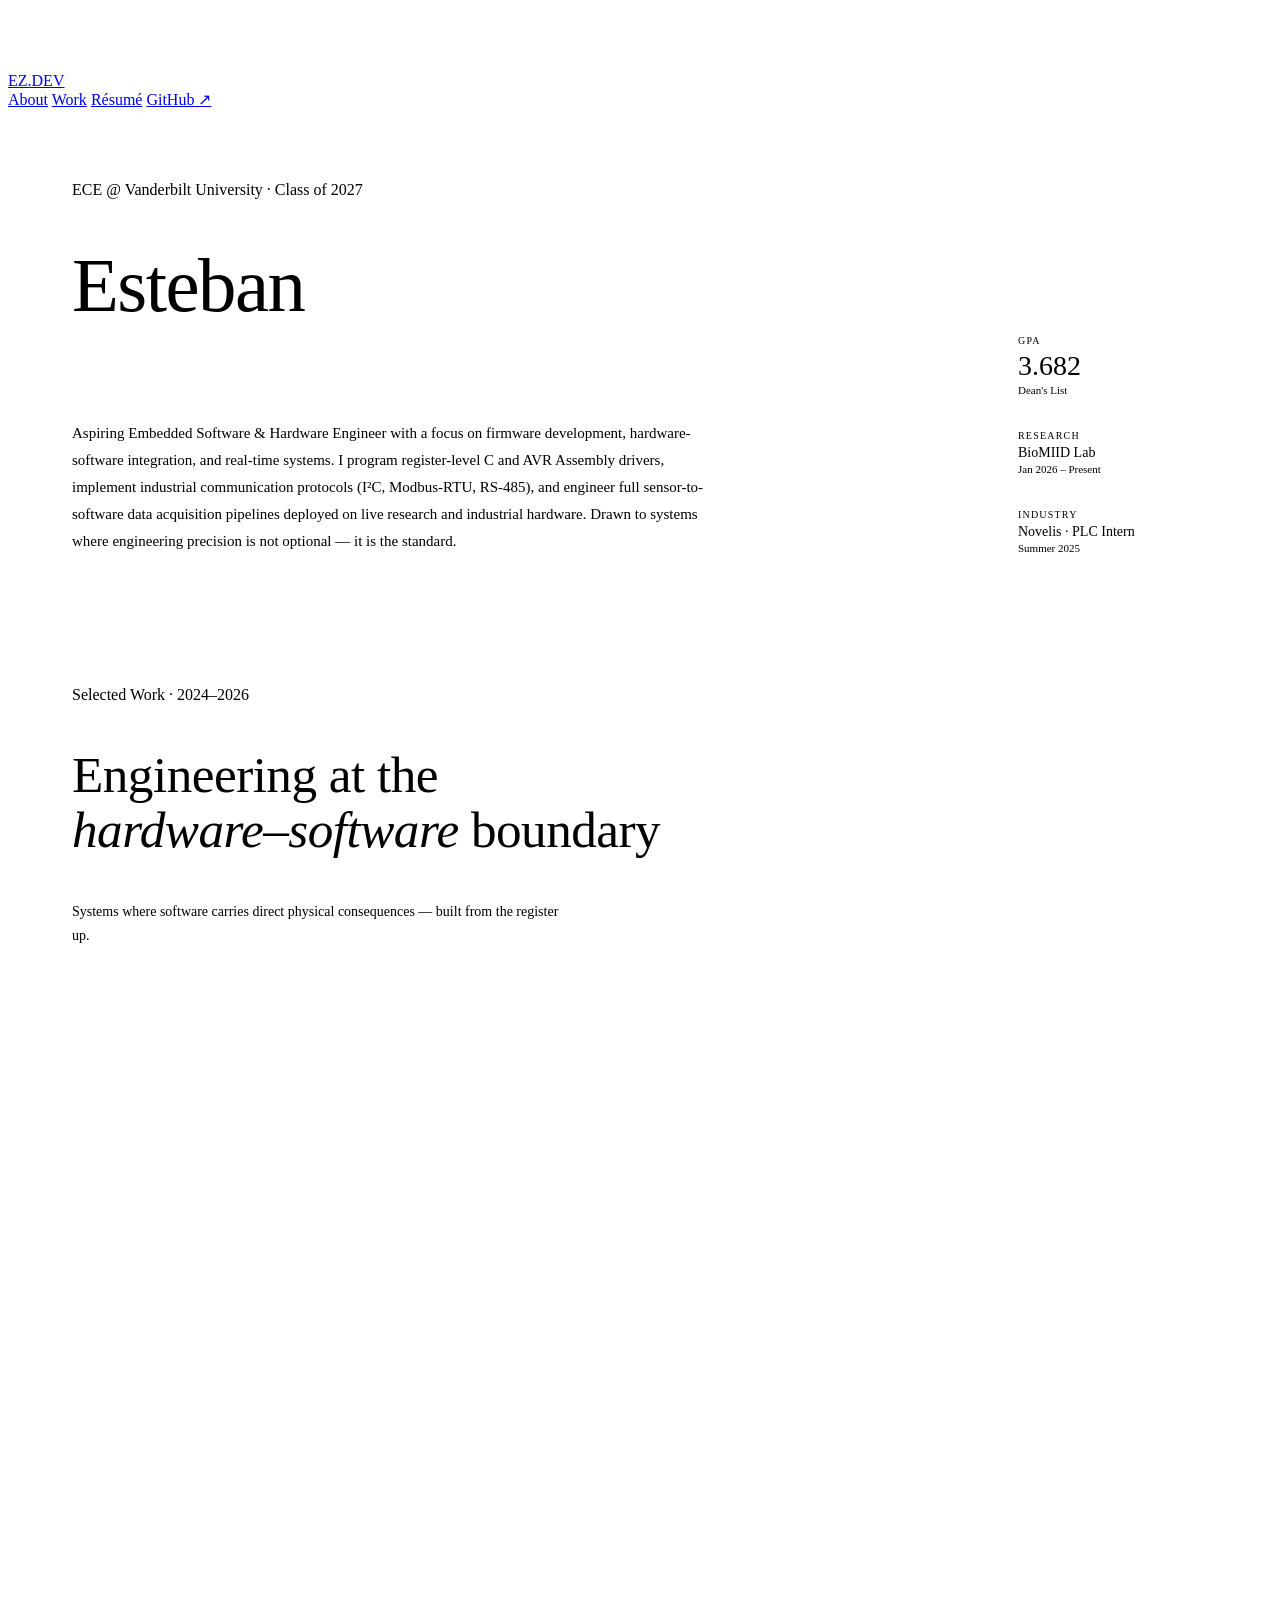
==== index.html @ 5bd6fe2e "Rename index to index.html" ====
<!DOCTYPE html>
<html lang="en">
<head>
<meta charset="UTF-8">
<meta name="viewport" content="width=device-width, initial-scale=1.0">
<title>Esteban Zamora — Work</title>
<link rel="stylesheet" href="style.css">
<style>
  body { padding-top: 64px; }

  .identity {
    display: grid; grid-template-columns: 1fr auto;
    align-items: end; gap: 40px;
    padding: 72px 64px 52px;
    max-width: 1400px; margin: 0 auto;
    border-bottom: 1px solid var(--border);
    animation: fadeUp 0.7s ease forwards;
    position: relative; z-index: 1;
  }
  .identity-name {
    font-family: var(--font-display);
    font-size: clamp(44px,6vw,88px); font-weight: 300;
    line-height: 0.95; letter-spacing: -0.02em; margin-bottom: 24px;
  }
  .identity-name span { display: block; }
  .identity-name span:last-child {
    -webkit-text-stroke: 1px rgba(255,255,255,0.25); color: transparent;
  }
  .identity-bio { font-size:15px;font-weight:300;color:var(--text-muted);max-width:660px;line-height:1.8; }
  .identity-cards { display:flex;flex-direction:column;gap:2px;min-width:210px; }
  .id-card { padding:16px 20px;background:var(--surface);border:1px solid var(--border); }
  .id-card-label { font-family:var(--font-mono);font-size:10px;letter-spacing:0.12em;color:var(--text-muted);text-transform:uppercase;margin-bottom:4px; }
  .id-card-val { font-family:var(--font-display);font-size:28px;font-weight:300;color:var(--text); }
  .id-card-sub { font-size:11px;font-weight:300;color:var(--text-muted);margin-top:2px; }

  .projects-wrap { padding:64px 64px 120px;max-width:1400px;margin:0 auto;position:relative;z-index:1; }
  .projects-header { margin-bottom:56px; }
  .projects-title { font-family:var(--font-display);font-size:clamp(36px,4vw,60px);font-weight:300;line-height:1.08;letter-spacing:-0.01em; }
  .projects-title em { font-style:italic;color:var(--accent); }
  .projects-sub { margin-top:16px;font-size:14px;font-weight:300;color:var(--text-muted);max-width:500px;line-height:1.7; }

  .projects-grid { display:grid;grid-template-columns:repeat(12,1fr);gap:2px; }
  .project-card {
    position:relative;background:var(--surface);border:1px solid var(--border);
    overflow:hidden;cursor:pointer;transition:border-color 0.3s,transform 0.3s;
    animation:fadeUp 0.6s ease forwards;opacity:0;
  }
  .project-card:hover { border-color:var(--border-hover);transform:translateY(-2px);z-index:2; }
  .project-card:nth-child(1){grid-column:span 7;animation-delay:0.05s;}
  .project-card:nth-child(2){grid-column:span 5;animation-delay:0.1s;}
  .project-card:nth-child(3){grid-column:span 4;animation-delay:0.15s;}
  .project-card:nth-child(4){grid-column:span 4;animation-delay:0.2s;}
  .project-card:nth-child(5){grid-column:span 4;animation-delay:0.25s;}
  .project-card:nth-child(6){grid-column:span 6;animation-delay:0.3s;}
  .project-card:nth-child(7){grid-column:span 6;animation-delay:0.35s;}

  .card-visual { height:200px;position:relative;overflow:hidden;display:flex;align-items:center;justify-content:center; }
  .project-card:nth-child(1) .card-visual,.project-card:nth-child(2) .card-visual { height:260px; }
  .card-visual-bg { position:absolute;inset:0;transition:transform 0.5s ease; }
  .project-card:hover .card-visual-bg { transform:scale(1.04); }
  .card-v1{background:linear-gradient(135deg,#0a1628,#0d2040 40%,#0a2a1a);}
  .card-v2{background:linear-gradient(135deg,#1a0a0a,#2d1010 40%,#1a1228);}
  .card-v3{background:linear-gradient(135deg,#0a0e1a,#0e1530 50%,#08101a);}
  .card-v4{background:linear-gradient(135deg,#0f0a1a,#1a0f2e 50%,#0a0f1a);}
  .card-v5{background:linear-gradient(135deg,#0a1a14,#0d2818 50%,#0a140e);}
  .card-v6{background:linear-gradient(135deg,#1a120a,#2e1c0a 50%,#1a0f0a);}
  .card-v7{background:linear-gradient(135deg,#0e0a1a,#1a1030 50%,#0a0e1a);}
  .card-circuit { position:absolute;inset:0;z-index:1;opacity:0.07;background-image:linear-gradient(rgba(255,255,255,.5)1px,transparent 1px),linear-gradient(90deg,rgba(255,255,255,.5)1px,transparent 1px);background-size:32px 32px;transition:opacity 0.3s; }
  .project-card:hover .card-circuit { opacity:0.12; }
  .card-icon { position:relative;z-index:2;font-size:52px;opacity:0.55;filter:drop-shadow(0 0 24px currentColor);transition:opacity 0.3s,filter 0.3s; }
  .project-card:hover .card-icon { opacity:0.85;filter:drop-shadow(0 0 32px currentColor); }
  .card-status { position:absolute;top:16px;right:16px;z-index:3;font-family:var(--font-mono);font-size:10px;letter-spacing:0.1em;padding:4px 10px;border-radius:2px;text-transform:uppercase; }
  .status-active { background:rgba(125,211,176,0.12);color:var(--accent2);border:1px solid rgba(125,211,176,0.25); }
  .status-complete { background:rgba(107,114,128,0.12);color:var(--text-muted);border:1px solid rgba(107,114,128,0.2); }
  .card-body { padding:24px 28px 28px; }
  .card-tags { display:flex;flex-wrap:wrap;gap:6px;margin-bottom:14px; }
  .card-title { font-family:var(--font-display);font-size:22px;font-weight:400;line-height:1.2;margin-bottom:10px;transition:color 0.2s; }
  .project-card:hover .card-title { color:var(--accent); }
  .card-desc { font-size:13px;font-weight:300;color:var(--text-muted);line-height:1.65; }
  .card-arrow { display:inline-flex;align-items:center;gap:8px;margin-top:20px;font-family:var(--font-mono);font-size:11px;letter-spacing:0.1em;color:var(--accent);opacity:0;transform:translateX(-8px);transition:opacity 0.2s,transform 0.2s; }
  .project-card:hover .card-arrow { opacity:1;transform:translateX(0); }

  @media(max-width:900px){
    .identity{grid-template-columns:1fr;padding:48px 24px 40px;}
    .identity-cards{flex-direction:row;flex-wrap:wrap;}
    .projects-wrap{padding:48px 24px 80px;}
    .projects-grid{grid-template-columns:1fr 1fr;}
    .project-card:nth-child(n){grid-column:span 1;}
    .project-card:nth-child(1){grid-column:span 2;}
  }
</style>
</head>
<body>
<div class="bg-art"><div class="orb orb-1"></div><div class="orb orb-2"></div><div class="orb orb-3"></div></div>
<div class="progress-bar" id="progressBar"></div>

<nav>
  <a class="nav-logo" href="index.html">EZ.DEV</a>
  <div class="nav-links">
    <a href="about.html">About</a>
    <a href="index.html" class="active">Work</a>
    <a href="resume.pdf" target="_blank">Résumé</a>
    <a href="https://github.com/esteban-zamora" target="_blank" class="nav-cta">GitHub ↗</a>
  </div>
</nav>

<div class="identity">
  <div>
    <div class="eyebrow" style="margin-bottom:16px;">ECE @ Vanderbilt University · Class of 2027</div>
    <h1 class="identity-name"><span>Esteban</span><span>Zamora</span></h1>
    <p class="identity-bio">Aspiring <strong style="color:var(--text);font-weight:400;">Embedded Software &amp; Hardware Engineer</strong> with a focus on firmware development, hardware-software integration, and real-time systems. I program register-level C and AVR Assembly drivers, implement industrial communication protocols (I²C, Modbus-RTU, RS-485), and engineer full sensor-to-software data acquisition pipelines deployed on live research and industrial hardware. Drawn to systems where engineering precision is not optional — it is the standard.</p>
  </div>
  <div class="identity-cards">
    <div class="id-card" style="border-left:3px solid var(--accent);">
      <div class="id-card-label">GPA</div>
      <div class="id-card-val">3.682</div>
      <div class="id-card-sub">Dean's List</div>
    </div>
    <div class="id-card" style="border-left:3px solid var(--accent2);">
      <div class="id-card-label">Research</div>
      <div class="id-card-val" style="font-size:14px;font-family:var(--font-body);margin-top:4px;">BioMIID Lab</div>
      <div class="id-card-sub">Jan 2026 – Present</div>
    </div>
    <div class="id-card" style="border-left:3px solid var(--accent3);">
      <div class="id-card-label">Industry</div>
      <div class="id-card-val" style="font-size:14px;font-family:var(--font-body);margin-top:4px;">Novelis · PLC Intern</div>
      <div class="id-card-sub">Summer 2025</div>
    </div>
  </div>
</div>

<div class="projects-wrap">
  <div class="projects-header">
    <div class="eyebrow">Selected Work · 2024–2026</div>
    <h2 class="projects-title">Engineering at the<br><em>hardware–software</em> boundary</h2>
    <p class="projects-sub">Systems where software carries direct physical consequences — built from the register up.</p>
  </div>
  <div class="projects-grid">
    <div class="project-card" onclick="location.href='project-soil.html'">
      <div class="card-visual"><div class="card-visual-bg card-v1"></div><div class="card-circuit"></div><div class="card-icon" style="color:#4f9cf9;">🌱</div><span class="card-status status-active">Active</span></div>
      <div class="card-body"><div class="card-tags"><span class="tag">C</span><span class="tag">Modbus-RTU</span><span class="tag">RS-485</span><span class="tag">Arduino</span></div><div class="card-title">Advanced Soil Sensor System</div><div class="card-desc">Multi-node RS-485 bus polling an NPK sensor via Modbus-RTU, streaming calibrated live readings to an LCD. 88.9% validated accuracy against certified references.</div><div class="card-arrow">View Project →</div></div>
    </div>
    <div class="project-card" onclick="location.href='project-maze.html'">
      <div class="card-visual"><div class="card-visual-bg card-v2"></div><div class="card-circuit"></div><div class="card-icon" style="color:#ef4444;">🤖</div><span class="card-status status-complete">Complete</span></div>
      <div class="card-body"><div class="card-tags"><span class="tag">C</span><span class="tag">ATmega32U4</span><span class="tag">PID</span><span class="tag">FSM</span></div><div class="card-title">Autonomous Maze-Solving Robot</div><div class="card-desc">Full embedded stack: PID line-follower, FSM intersection classifier, reflectance sensor driver. Two-run path reduction with real-time OLED debugging.</div><div class="card-arrow">View Project →</div></div>
    </div>
    <div class="project-card" onclick="location.href='project-avr.html'">
      <div class="card-visual"><div class="card-visual-bg card-v3"></div><div class="card-circuit"></div><div class="card-icon" style="color:#818cf8;">⚙️</div><span class="card-status status-complete">Complete</span></div>
      <div class="card-body"><div class="card-tags"><span class="tag">AVR Assembly</span><span class="tag">ATmega328P</span></div><div class="card-title">Multi-Precision Arithmetic Engine</div><div class="card-desc">32-bit add/subtract and 32×32→64-bit multiply in hand-written AVR assembly with a stack-based calling convention.</div><div class="card-arrow">View Project →</div></div>
    </div>
    <div class="project-card" onclick="location.href='project-signal.html'">
      <div class="card-visual"><div class="card-visual-bg card-v4"></div><div class="card-circuit"></div><div class="card-icon" style="color:#a78bfa;">〰️</div><span class="card-status status-complete">Complete</span></div>
      <div class="card-body"><div class="card-tags"><span class="tag">AVR Assembly</span><span class="tag">AD7302 DAC</span></div><div class="card-title">Programmable Signal Generator</div><div class="card-desc">AVR Assembly firmware driving an AD7302 DAC to produce sine, triangle, square, and sawtooth waveforms with user-programmable frequency.</div><div class="card-arrow">View Project →</div></div>
    </div>
    <div class="project-card" onclick="location.href='project-speaker.html'">
      <div class="card-visual"><div class="card-visual-bg card-v5"></div><div class="card-circuit"></div><div class="card-icon" style="color:#7dd3b0;">🎙️</div><span class="card-status status-complete">Complete</span></div>
      <div class="card-body"><div class="card-tags"><span class="tag">MATLAB</span><span class="tag">DSP</span><span class="tag">ML</span></div><div class="card-title">Speaker Recognition System</div><div class="card-desc">100% identification accuracy across 61 test recordings using magnitude spectrogram features, Hamming windowing, and minimum-distance scoring.</div><div class="card-arrow">View Project →</div></div>
    </div>
    <div class="project-card" onclick="location.href='project-microscope.html'">
      <div class="card-visual"><div class="card-visual-bg card-v6"></div><div class="card-circuit"></div><div class="card-icon" style="color:#f4a261;">🔬</div><span class="card-status status-complete">Complete</span></div>
      <div class="card-body"><div class="card-tags"><span class="tag">Python</span><span class="tag">Raspberry Pi</span><span class="tag">Computer Vision</span></div><div class="card-title">Calibrated Measurement Microscope</div><div class="card-desc">Python-controlled Raspberry Pi digital microscope with pixel-to-micron spatial calibration and real-time scale bar overlay for PCB inspection.</div><div class="card-arrow">View Project →</div></div>
    </div>
    <div class="project-card" onclick="location.href='project-gravity.html'">
      <div class="card-visual"><div class="card-visual-bg card-v7"></div><div class="card-circuit"></div><div class="card-icon" style="color:#c9a84c;">🪐</div><span class="card-status status-complete">Complete</span></div>
      <div class="card-body"><div class="card-tags"><span class="tag">C++</span><span class="tag">OOP</span><span class="tag">CI/CD</span></div><div class="card-title">14-Body Gravitational Simulation</div><div class="card-desc">Solar system simulation in C++ using Singleton, Visitor, Factory, and Prototype patterns. Earth's orbit reproduced with &lt;1,000 km accuracy over 31.5M time steps.</div><div class="card-arrow">View Project →</div></div>
    </div>
  </div>
</div>

<script>
window.addEventListener('scroll',()=>{
  const p=document.getElementById('progressBar');
  p.style.width=Math.min((window.scrollY/(document.body.scrollHeight-window.innerHeight))*100,100)+'%';
});
</script>
</body>
</html>
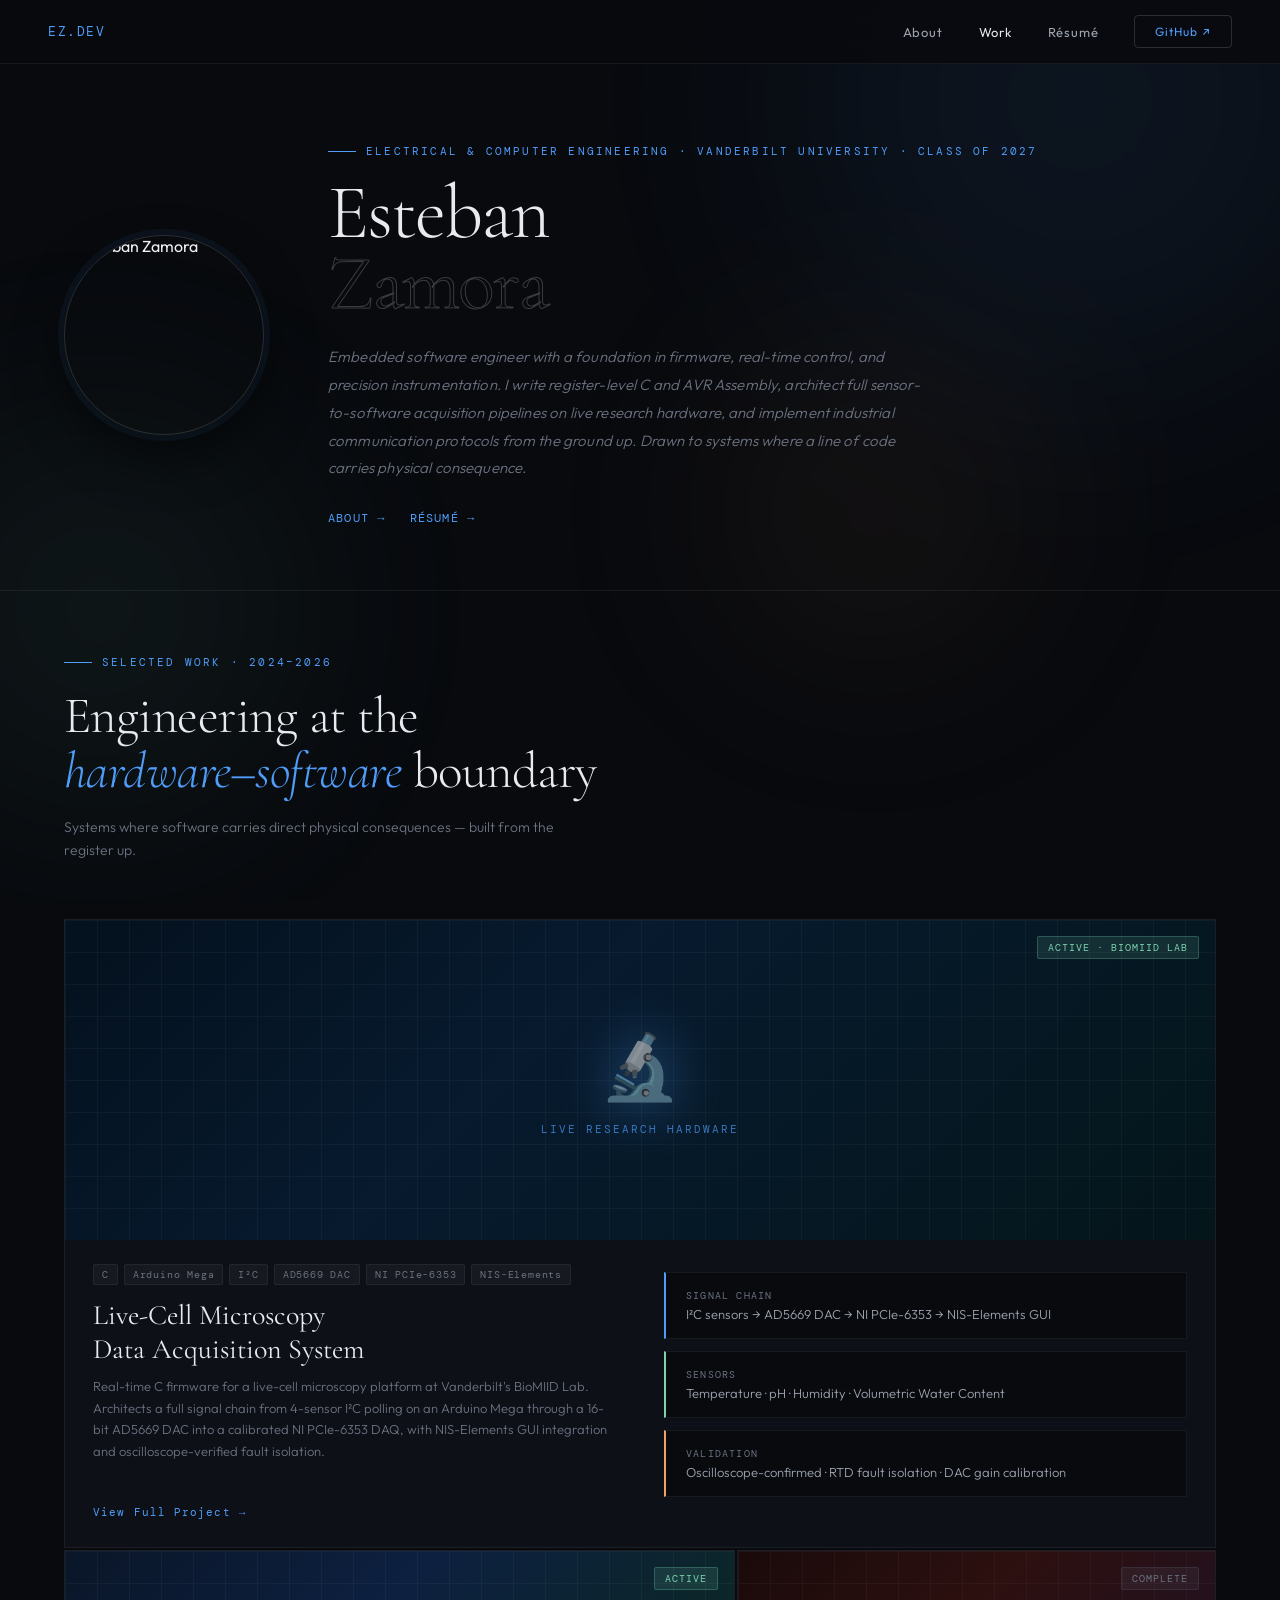
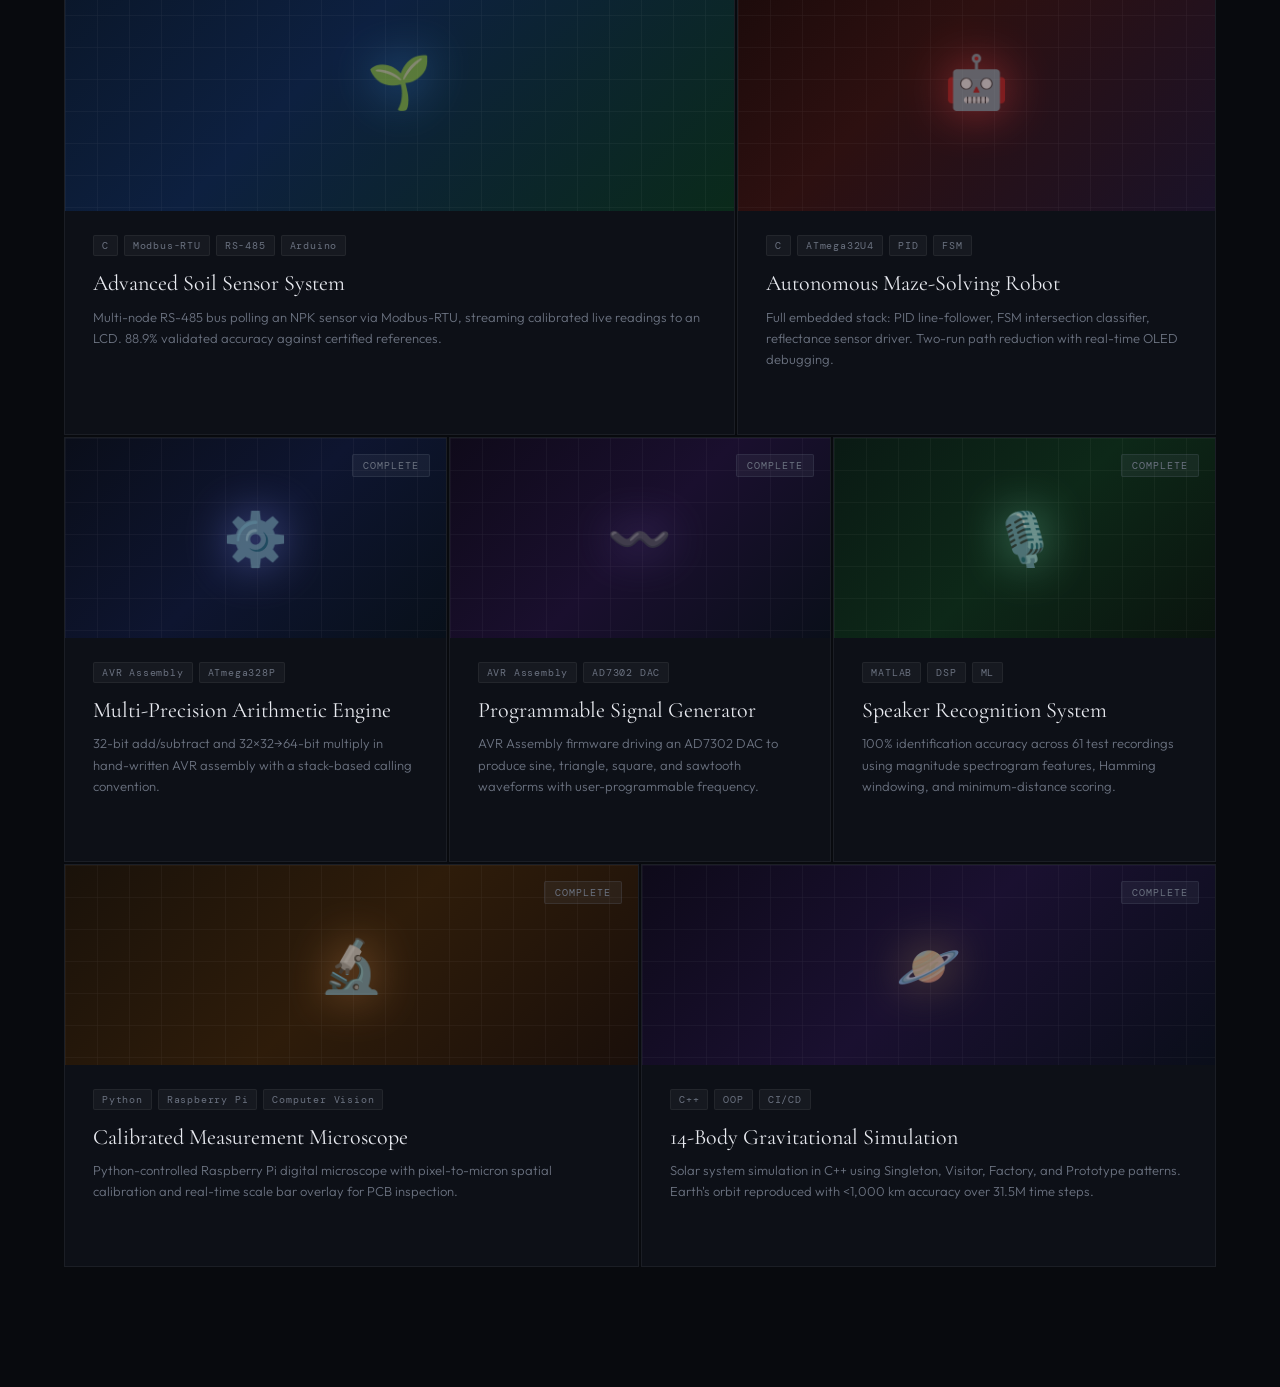
==== commit 5e7acc87: "Refactor identity section and update styles" ====
--- a/index.html
+++ b/index.html
@@ -9,29 +9,46 @@
   body { padding-top: 64px; }
 
   .identity {
-    display: grid; grid-template-columns: 1fr auto;
-    align-items: end; gap: 40px;
-    padding: 72px 64px 52px;
+    display: grid; grid-template-columns: auto 1fr;
+    align-items: center; gap: 64px;
+    padding: 80px 64px 64px;
     max-width: 1400px; margin: 0 auto;
     border-bottom: 1px solid var(--border);
     animation: fadeUp 0.7s ease forwards;
     position: relative; z-index: 1;
   }
+  .identity-photo { flex-shrink: 0; }
+  .photo-frame {
+    width: 200px; height: 200px; border-radius: 50%; overflow: hidden;
+    border: 1px solid var(--border-hover);
+    box-shadow: 0 0 0 6px rgba(79,156,249,0.06), 0 24px 48px rgba(0,0,0,0.5);
+  }
+  .photo-frame img {
+    width: 100%; height: 100%; object-fit: cover; object-position: center 10%;
+    filter: grayscale(10%) contrast(1.05); transition: filter 0.4s;
+  }
+  .photo-frame:hover img { filter: grayscale(0%) contrast(1); }
   .identity-name {
     font-family: var(--font-display);
-    font-size: clamp(44px,6vw,88px); font-weight: 300;
-    line-height: 0.95; letter-spacing: -0.02em; margin-bottom: 24px;
+    font-size: clamp(52px,6vw,96px); font-weight: 300;
+    line-height: 0.92; letter-spacing: -0.025em; margin-bottom: 24px;
   }
   .identity-name span { display: block; }
   .identity-name span:last-child {
-    -webkit-text-stroke: 1px rgba(255,255,255,0.25); color: transparent;
-  }
-  .identity-bio { font-size:15px;font-weight:300;color:var(--text-muted);max-width:660px;line-height:1.8; }
-  .identity-cards { display:flex;flex-direction:column;gap:2px;min-width:210px; }
-  .id-card { padding:16px 20px;background:var(--surface);border:1px solid var(--border); }
-  .id-card-label { font-family:var(--font-mono);font-size:10px;letter-spacing:0.12em;color:var(--text-muted);text-transform:uppercase;margin-bottom:4px; }
-  .id-card-val { font-family:var(--font-display);font-size:28px;font-weight:300;color:var(--text); }
-  .id-card-sub { font-size:11px;font-weight:300;color:var(--text-muted);margin-top:2px; }
+    -webkit-text-stroke: 1px rgba(255,255,255,0.2); color: transparent;
+  }
+  .identity-bio {
+    font-size: 15px; font-weight: 300; color: var(--text-muted);
+    max-width: 600px; line-height: 1.85; margin-bottom: 28px;
+    font-style: italic; letter-spacing: 0.01em;
+  }
+  .identity-links { display: flex; gap: 24px; }
+  .id-link {
+    font-family: var(--font-mono); font-size: 12px; letter-spacing: 0.1em;
+    color: var(--accent); text-decoration: none; text-transform: uppercase;
+    transition: opacity 0.2s;
+  }
+  .id-link:hover { opacity: 0.7; }
 
   .projects-wrap { padding:64px 64px 120px;max-width:1400px;margin:0 auto;position:relative;z-index:1; }
   .projects-header { margin-bottom:56px; }
@@ -46,16 +63,18 @@
     animation:fadeUp 0.6s ease forwards;opacity:0;
   }
   .project-card:hover { border-color:var(--border-hover);transform:translateY(-2px);z-index:2; }
-  .project-card:nth-child(1){grid-column:span 7;animation-delay:0.05s;}
-  .project-card:nth-child(2){grid-column:span 5;animation-delay:0.1s;}
-  .project-card:nth-child(3){grid-column:span 4;animation-delay:0.15s;}
-  .project-card:nth-child(4){grid-column:span 4;animation-delay:0.2s;}
-  .project-card:nth-child(5){grid-column:span 4;animation-delay:0.25s;}
-  .project-card:nth-child(6){grid-column:span 6;animation-delay:0.3s;}
-  .project-card:nth-child(7){grid-column:span 6;animation-delay:0.35s;}
+  .project-card:nth-child(1){grid-column:span 12;animation-delay:0.02s;}
+  .project-card:nth-child(2){grid-column:span 7;animation-delay:0.05s;}
+  .project-card:nth-child(3){grid-column:span 5;animation-delay:0.1s;}
+  .project-card:nth-child(4){grid-column:span 4;animation-delay:0.15s;}
+  .project-card:nth-child(5){grid-column:span 4;animation-delay:0.2s;}
+  .project-card:nth-child(6){grid-column:span 4;animation-delay:0.25s;}
+  .project-card:nth-child(7){grid-column:span 6;animation-delay:0.3s;}
+  .project-card:nth-child(8){grid-column:span 6;animation-delay:0.35s;}
 
   .card-visual { height:200px;position:relative;overflow:hidden;display:flex;align-items:center;justify-content:center; }
-  .project-card:nth-child(1) .card-visual,.project-card:nth-child(2) .card-visual { height:260px; }
+  .project-card:nth-child(1) .card-visual { height:320px; }
+  .project-card:nth-child(2) .card-visual,.project-card:nth-child(3) .card-visual { height:260px; }
   .card-visual-bg { position:absolute;inset:0;transition:transform 0.5s ease; }
   .project-card:hover .card-visual-bg { transform:scale(1.04); }
   .card-v1{background:linear-gradient(135deg,#0a1628,#0d2040 40%,#0a2a1a);}
@@ -105,26 +124,20 @@
 </nav>
 
 <div class="identity">
-  <div>
-    <div class="eyebrow" style="margin-bottom:16px;">ECE @ Vanderbilt University · Class of 2027</div>
+  <div class="identity-photo">
+    <div class="photo-frame">
+      <img src="esteban.jpg" alt="Esteban Zamora" />
+    </div>
+  </div>
+  <div class="identity-text">
+    <div class="eyebrow" style="margin-bottom:20px;">Electrical & Computer Engineering · Vanderbilt University · Class of 2027</div>
     <h1 class="identity-name"><span>Esteban</span><span>Zamora</span></h1>
-    <p class="identity-bio">Aspiring <strong style="color:var(--text);font-weight:400;">Embedded Software &amp; Hardware Engineer</strong> with a focus on firmware development, hardware-software integration, and real-time systems. I program register-level C and AVR Assembly drivers, implement industrial communication protocols (I²C, Modbus-RTU, RS-485), and engineer full sensor-to-software data acquisition pipelines deployed on live research and industrial hardware. Drawn to systems where engineering precision is not optional — it is the standard.</p>
-  </div>
-  <div class="identity-cards">
-    <div class="id-card" style="border-left:3px solid var(--accent);">
-      <div class="id-card-label">GPA</div>
-      <div class="id-card-val">3.682</div>
-      <div class="id-card-sub">Dean's List</div>
-    </div>
-    <div class="id-card" style="border-left:3px solid var(--accent2);">
-      <div class="id-card-label">Research</div>
-      <div class="id-card-val" style="font-size:14px;font-family:var(--font-body);margin-top:4px;">BioMIID Lab</div>
-      <div class="id-card-sub">Jan 2026 – Present</div>
-    </div>
-    <div class="id-card" style="border-left:3px solid var(--accent3);">
-      <div class="id-card-label">Industry</div>
-      <div class="id-card-val" style="font-size:14px;font-family:var(--font-body);margin-top:4px;">Novelis · PLC Intern</div>
-      <div class="id-card-sub">Summer 2025</div>
+    <p class="identity-bio">
+      Embedded software engineer with a foundation in firmware, real-time control, and precision instrumentation. I write register-level C and AVR Assembly, architect full sensor-to-software acquisition pipelines on live research hardware, and implement industrial communication protocols from the ground up. Drawn to systems where a line of code carries physical consequence.
+    </p>
+    <div class="identity-links">
+      <a href="about.html" class="id-link">About →</a>
+      <a href="resume.pdf" target="_blank" class="id-link">Résumé →</a>
     </div>
   </div>
 </div>
@@ -136,6 +149,40 @@
     <p class="projects-sub">Systems where software carries direct physical consequences — built from the register up.</p>
   </div>
   <div class="projects-grid">
+    <div class="project-card biomiid-card" onclick="location.href='project-biomiid.html'">
+      <div class="card-visual">
+        <div class="card-visual-bg" style="background:linear-gradient(135deg,#04111e 0%,#071a2e 40%,#04161a 100%);"></div>
+        <div class="card-circuit"></div>
+        <div style="position:relative;z-index:2;display:flex;flex-direction:column;align-items:center;gap:16px;">
+          <div style="font-size:64px;opacity:0.55;filter:drop-shadow(0 0 28px #4f9cf9);">🔬</div>
+          <div style="font-family:var(--font-mono);font-size:11px;letter-spacing:0.18em;color:rgba(79,156,249,0.7);text-transform:uppercase;">Live Research Hardware</div>
+        </div>
+        <span class="card-status status-active">Active · BioMIID Lab</span>
+      </div>
+      <div class="card-body" style="display:grid;grid-template-columns:1fr 1fr;gap:0 48px;">
+        <div>
+          <div class="card-tags"><span class="tag">C</span><span class="tag">Arduino Mega</span><span class="tag">I²C</span><span class="tag">AD5669 DAC</span><span class="tag">NI PCIe-6353</span><span class="tag">NIS-Elements</span></div>
+          <div class="card-title" style="font-size:28px;">Live-Cell Microscopy<br>Data Acquisition System</div>
+          <div class="card-desc">Real-time C firmware for a live-cell microscopy platform at Vanderbilt's BioMIID Lab. Architects a full signal chain from 4-sensor I²C polling on an Arduino Mega through a 16-bit AD5669 DAC into a calibrated NI PCIe-6353 DAQ, with NIS-Elements GUI integration and oscilloscope-verified fault isolation.</div>
+        </div>
+        <div style="display:flex;flex-direction:column;justify-content:center;gap:12px;padding-top:8px;">
+          <div style="padding:16px 20px;background:var(--bg);border:1px solid var(--border);border-left:2px solid var(--accent);">
+            <div style="font-family:var(--font-mono);font-size:10px;letter-spacing:0.12em;color:var(--text-muted);text-transform:uppercase;margin-bottom:4px;">Signal Chain</div>
+            <div style="font-size:13px;font-weight:300;color:var(--text-dim);">I²C sensors → AD5669 DAC → NI PCIe-6353 → NIS-Elements GUI</div>
+          </div>
+          <div style="padding:16px 20px;background:var(--bg);border:1px solid var(--border);border-left:2px solid var(--accent2);">
+            <div style="font-family:var(--font-mono);font-size:10px;letter-spacing:0.12em;color:var(--text-muted);text-transform:uppercase;margin-bottom:4px;">Sensors</div>
+            <div style="font-size:13px;font-weight:300;color:var(--text-dim);">Temperature · pH · Humidity · Volumetric Water Content</div>
+          </div>
+          <div style="padding:16px 20px;background:var(--bg);border:1px solid var(--border);border-left:2px solid var(--accent3);">
+            <div style="font-family:var(--font-mono);font-size:10px;letter-spacing:0.12em;color:var(--text-muted);text-transform:uppercase;margin-bottom:4px;">Validation</div>
+            <div style="font-size:13px;font-weight:300;color:var(--text-dim);">Oscilloscope-confirmed · RTD fault isolation · DAC gain calibration</div>
+          </div>
+        </div>
+        <div class="card-arrow" style="opacity:1;transform:none;margin-top:8px;">View Full Project →</div>
+      </div>
+    </div>
+
     <div class="project-card" onclick="location.href='project-soil.html'">
       <div class="card-visual"><div class="card-visual-bg card-v1"></div><div class="card-circuit"></div><div class="card-icon" style="color:#4f9cf9;">🌱</div><span class="card-status status-active">Active</span></div>
       <div class="card-body"><div class="card-tags"><span class="tag">C</span><span class="tag">Modbus-RTU</span><span class="tag">RS-485</span><span class="tag">Arduino</span></div><div class="card-title">Advanced Soil Sensor System</div><div class="card-desc">Multi-node RS-485 bus polling an NPK sensor via Modbus-RTU, streaming calibrated live readings to an LCD. 88.9% validated accuracy against certified references.</div><div class="card-arrow">View Project →</div></div>
--- a/style.css
+++ b/style.css
@@ -0,0 +1,109 @@
+@import url('https://fonts.googleapis.com/css2?family=Cormorant+Garamond:ital,wght@0,300;0,400;0,600;1,300;1,400&family=DM+Mono:wght@300;400;500&family=Outfit:wght@200;300;400;500;600&display=swap');
+
+:root {
+  --bg: #080a0e;
+  --surface: #0d1017;
+  --border: rgba(255,255,255,0.06);
+  --border-hover: rgba(255,255,255,0.14);
+  --text: #e8eaf0;
+  --text-muted: #6b7280;
+  --text-dim: #9ca3af;
+  --accent: #4f9cf9;
+  --accent2: #7dd3b0;
+  --accent3: #f4a261;
+  --gold: #c9a84c;
+  --font-display: 'Cormorant Garamond', serif;
+  --font-mono: 'DM Mono', monospace;
+  --font-body: 'Outfit', sans-serif;
+}
+
+*, *::before, *::after { box-sizing: border-box; margin: 0; padding: 0; }
+html { scroll-behavior: smooth; }
+body {
+  font-family: var(--font-body);
+  background: var(--bg);
+  color: var(--text);
+  min-height: 100vh;
+  overflow-x: hidden;
+}
+
+/* ── NAV ── */
+nav {
+  position: fixed; top: 0; left: 0; right: 0; z-index: 100;
+  display: flex; align-items: center; justify-content: space-between;
+  padding: 0 48px; height: 64px;
+  background: rgba(8,10,14,0.88);
+  backdrop-filter: blur(20px);
+  border-bottom: 1px solid var(--border);
+}
+.nav-logo {
+  font-family: var(--font-mono); font-size: 13px;
+  color: var(--accent); letter-spacing: 0.12em; text-decoration: none;
+}
+.nav-links { display: flex; gap: 36px; align-items: center; }
+.nav-links a {
+  font-size: 13px; font-weight: 400; letter-spacing: 0.06em;
+  color: var(--text-dim); text-decoration: none; transition: color 0.2s;
+}
+.nav-links a:hover { color: var(--text); }
+.nav-links a.active { color: var(--text); }
+.nav-links .nav-cta {
+  padding: 8px 20px; border: 1px solid var(--border-hover);
+  border-radius: 4px; color: var(--accent) !important;
+  font-size: 12px; letter-spacing: 0.08em; transition: all 0.2s;
+}
+.nav-links .nav-cta:hover { background: rgba(79,156,249,0.08); border-color: var(--accent); }
+
+/* ── PROGRESS BAR ── */
+.progress-bar {
+  position: fixed; top: 64px; left: 0; height: 2px;
+  background: var(--accent); z-index: 99; transition: width 0.1s; width: 0%;
+}
+
+/* ── BG ORBS ── */
+.bg-art { position: fixed; inset: 0; pointer-events: none; z-index: 0; overflow: hidden; }
+.orb {
+  position: absolute; border-radius: 50%;
+  filter: blur(120px); opacity: 0.07;
+  animation: drift 20s ease-in-out infinite;
+}
+.orb-1 { width:600px;height:600px;background:var(--accent);top:-200px;right:-100px;animation-duration:25s; }
+.orb-2 { width:400px;height:400px;background:var(--accent2);bottom:10%;left:-100px;animation-duration:18s;animation-delay:-5s; }
+.orb-3 { width:300px;height:300px;background:var(--accent3);top:40%;right:20%;animation-duration:22s;animation-delay:-10s; }
+@keyframes drift {
+  0%,100% { transform:translate(0,0) scale(1); }
+  33% { transform:translate(30px,-20px) scale(1.05); }
+  66% { transform:translate(-20px,30px) scale(0.95); }
+}
+
+/* ── ANIMATIONS ── */
+@keyframes fadeUp {
+  from { opacity:0; transform:translateY(20px); }
+  to   { opacity:1; transform:translateY(0); }
+}
+@keyframes fadeIn { from{opacity:0;}to{opacity:1;} }
+
+/* ── SCROLLBAR ── */
+::-webkit-scrollbar { width: 4px; }
+::-webkit-scrollbar-track { background: var(--bg); }
+::-webkit-scrollbar-thumb { background: var(--border-hover); border-radius: 2px; }
+
+/* ── EYEBROW ── */
+.eyebrow {
+  font-family: var(--font-mono); font-size: 11px; letter-spacing: 0.2em;
+  color: var(--accent); text-transform: uppercase; margin-bottom: 20px;
+  display: flex; align-items: center; gap: 10px;
+}
+.eyebrow::before { content:''; width:28px; height:1px; background:var(--accent); display:inline-block; }
+
+/* ── TAG ── */
+.tag {
+  font-family: var(--font-mono); font-size: 10px; letter-spacing: 0.08em;
+  padding: 3px 8px; border-radius: 2px;
+  background: rgba(255,255,255,0.04); color: var(--text-muted);
+  border: 1px solid var(--border);
+}
+
+@media (max-width: 900px) {
+  nav { padding: 0 24px; }
+}
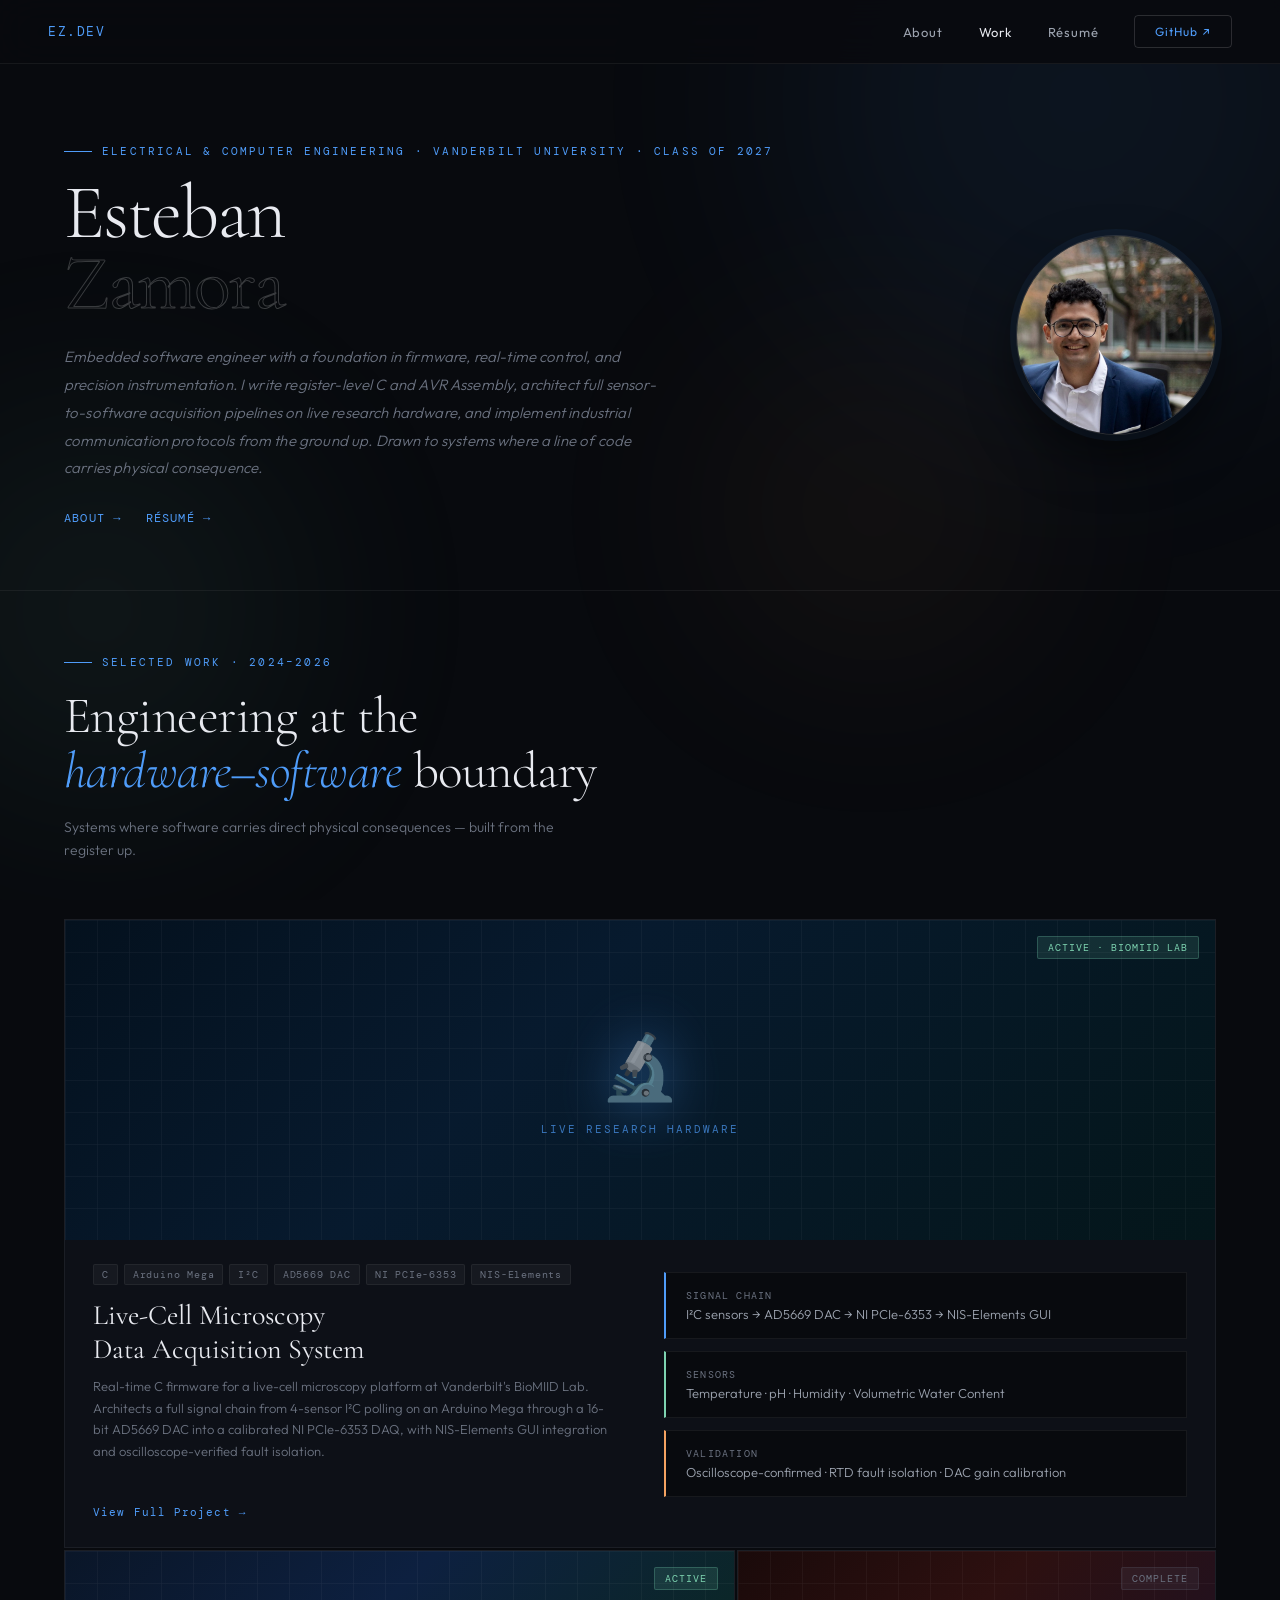
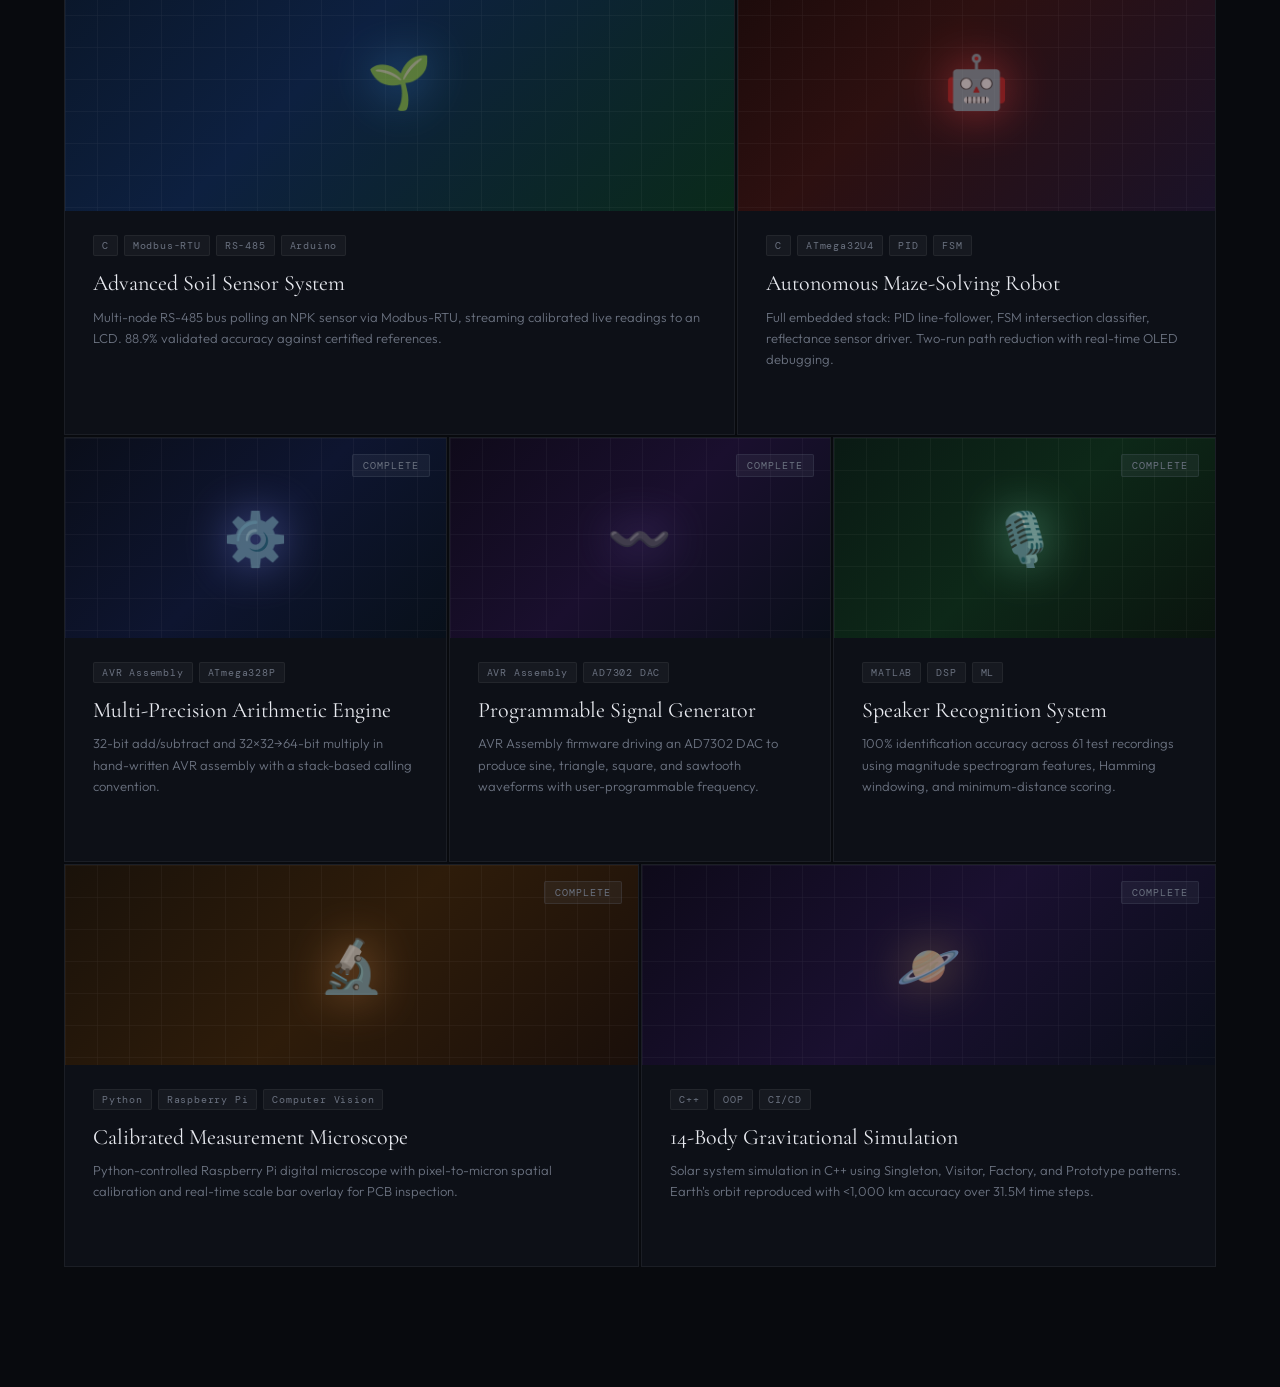
==== commit 539e7a8b: "Rearrange identity layout and restore photo section" ====
--- a/index.html
+++ b/index.html
@@ -9,7 +9,7 @@
   body { padding-top: 64px; }
 
   .identity {
-    display: grid; grid-template-columns: auto 1fr;
+    display: grid; grid-template-columns: 1fr auto;
     align-items: center; gap: 64px;
     padding: 80px 64px 64px;
     max-width: 1400px; margin: 0 auto;
@@ -124,11 +124,6 @@
 </nav>
 
 <div class="identity">
-  <div class="identity-photo">
-    <div class="photo-frame">
-      <img src="esteban.jpg" alt="Esteban Zamora" />
-    </div>
-  </div>
   <div class="identity-text">
     <div class="eyebrow" style="margin-bottom:20px;">Electrical & Computer Engineering · Vanderbilt University · Class of 2027</div>
     <h1 class="identity-name"><span>Esteban</span><span>Zamora</span></h1>
@@ -138,6 +133,11 @@
     <div class="identity-links">
       <a href="about.html" class="id-link">About →</a>
       <a href="resume.pdf" target="_blank" class="id-link">Résumé →</a>
+    </div>
+  </div>
+  <div class="identity-photo">
+    <div class="photo-frame">
+      <img src="esteban.jpg" alt="Esteban Zamora" />
     </div>
   </div>
 </div>
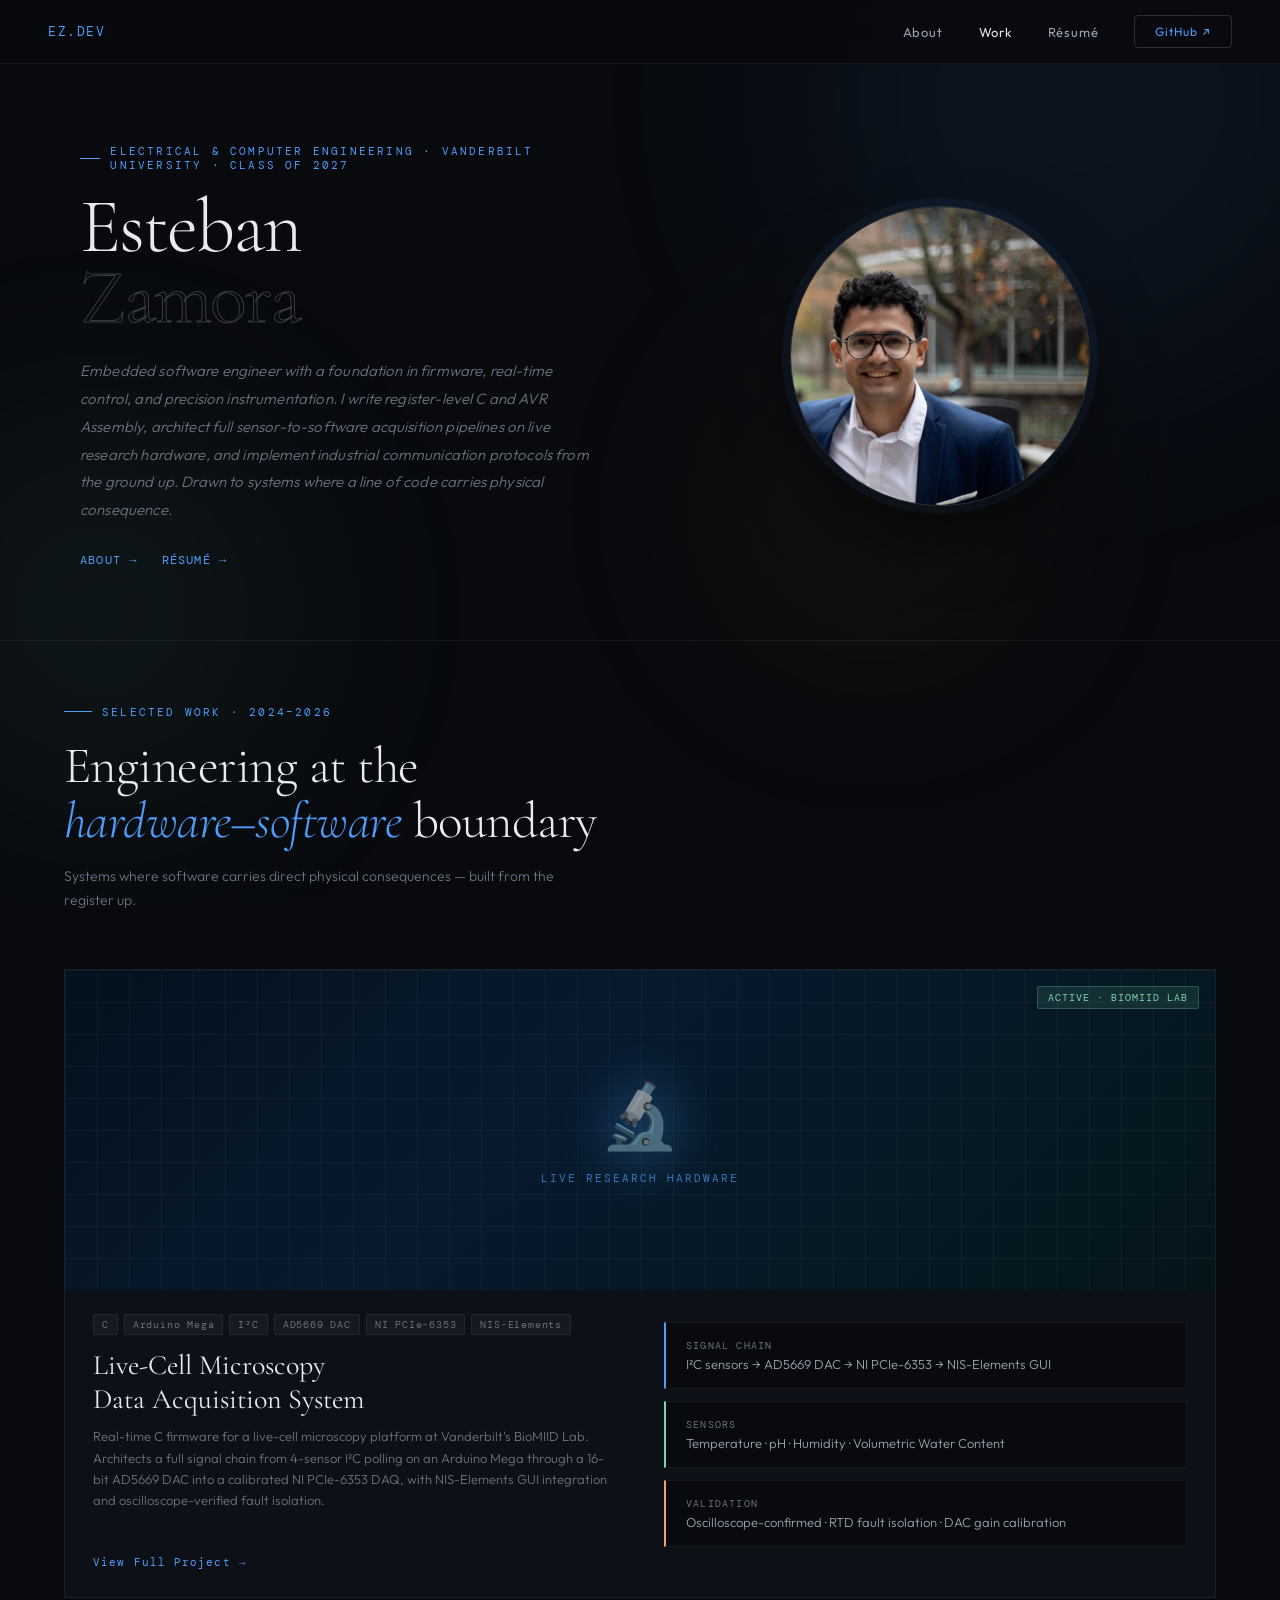
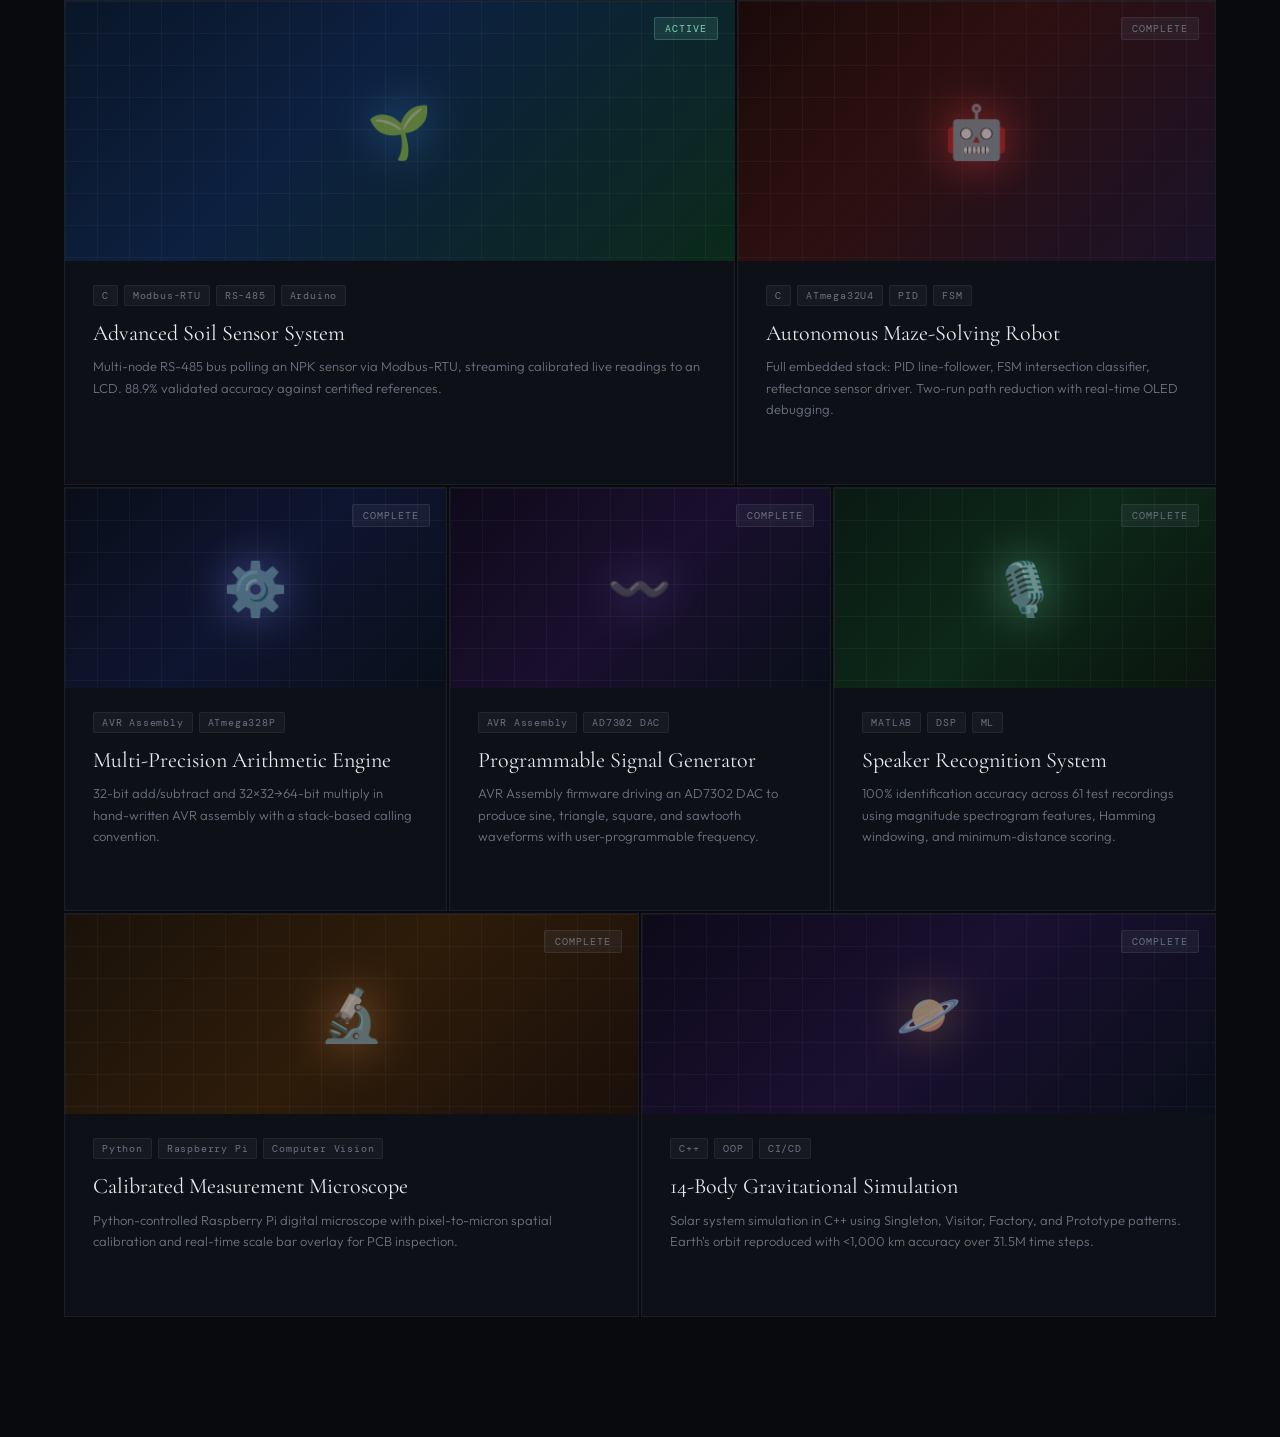
==== commit 0a1b16ee: "Refactor identity section layout and styles Updated the layout and styling of the identity section, " ====
--- a/index.html
+++ b/index.html
@@ -9,19 +9,21 @@
   body { padding-top: 64px; }
 
   .identity {
-    display: grid; grid-template-columns: 1fr auto;
-    align-items: center; gap: 64px;
-    padding: 80px 64px 64px;
+    display: grid; grid-template-columns: 1fr 1fr;
+    align-items: center; gap: 80px;
+    padding: 80px 80px 72px;
     max-width: 1400px; margin: 0 auto;
     border-bottom: 1px solid var(--border);
     animation: fadeUp 0.7s ease forwards;
     position: relative; z-index: 1;
   }
-  .identity-photo { flex-shrink: 0; }
+  .identity-photo {
+    display: flex; justify-content: center; align-items: center;
+  }
   .photo-frame {
-    width: 200px; height: 200px; border-radius: 50%; overflow: hidden;
+    width: 300px; height: 300px; border-radius: 50%; overflow: hidden;
     border: 1px solid var(--border-hover);
-    box-shadow: 0 0 0 6px rgba(79,156,249,0.06), 0 24px 48px rgba(0,0,0,0.5);
+    box-shadow: 0 0 0 8px rgba(79,156,249,0.06), 0 32px 64px rgba(0,0,0,0.55);
   }
   .photo-frame img {
     width: 100%; height: 100%; object-fit: cover; object-position: center 10%;
@@ -39,7 +41,7 @@
   }
   .identity-bio {
     font-size: 15px; font-weight: 300; color: var(--text-muted);
-    max-width: 600px; line-height: 1.85; margin-bottom: 28px;
+    line-height: 1.85; margin-bottom: 28px;
     font-style: italic; letter-spacing: 0.01em;
   }
   .identity-links { display: flex; gap: 24px; }
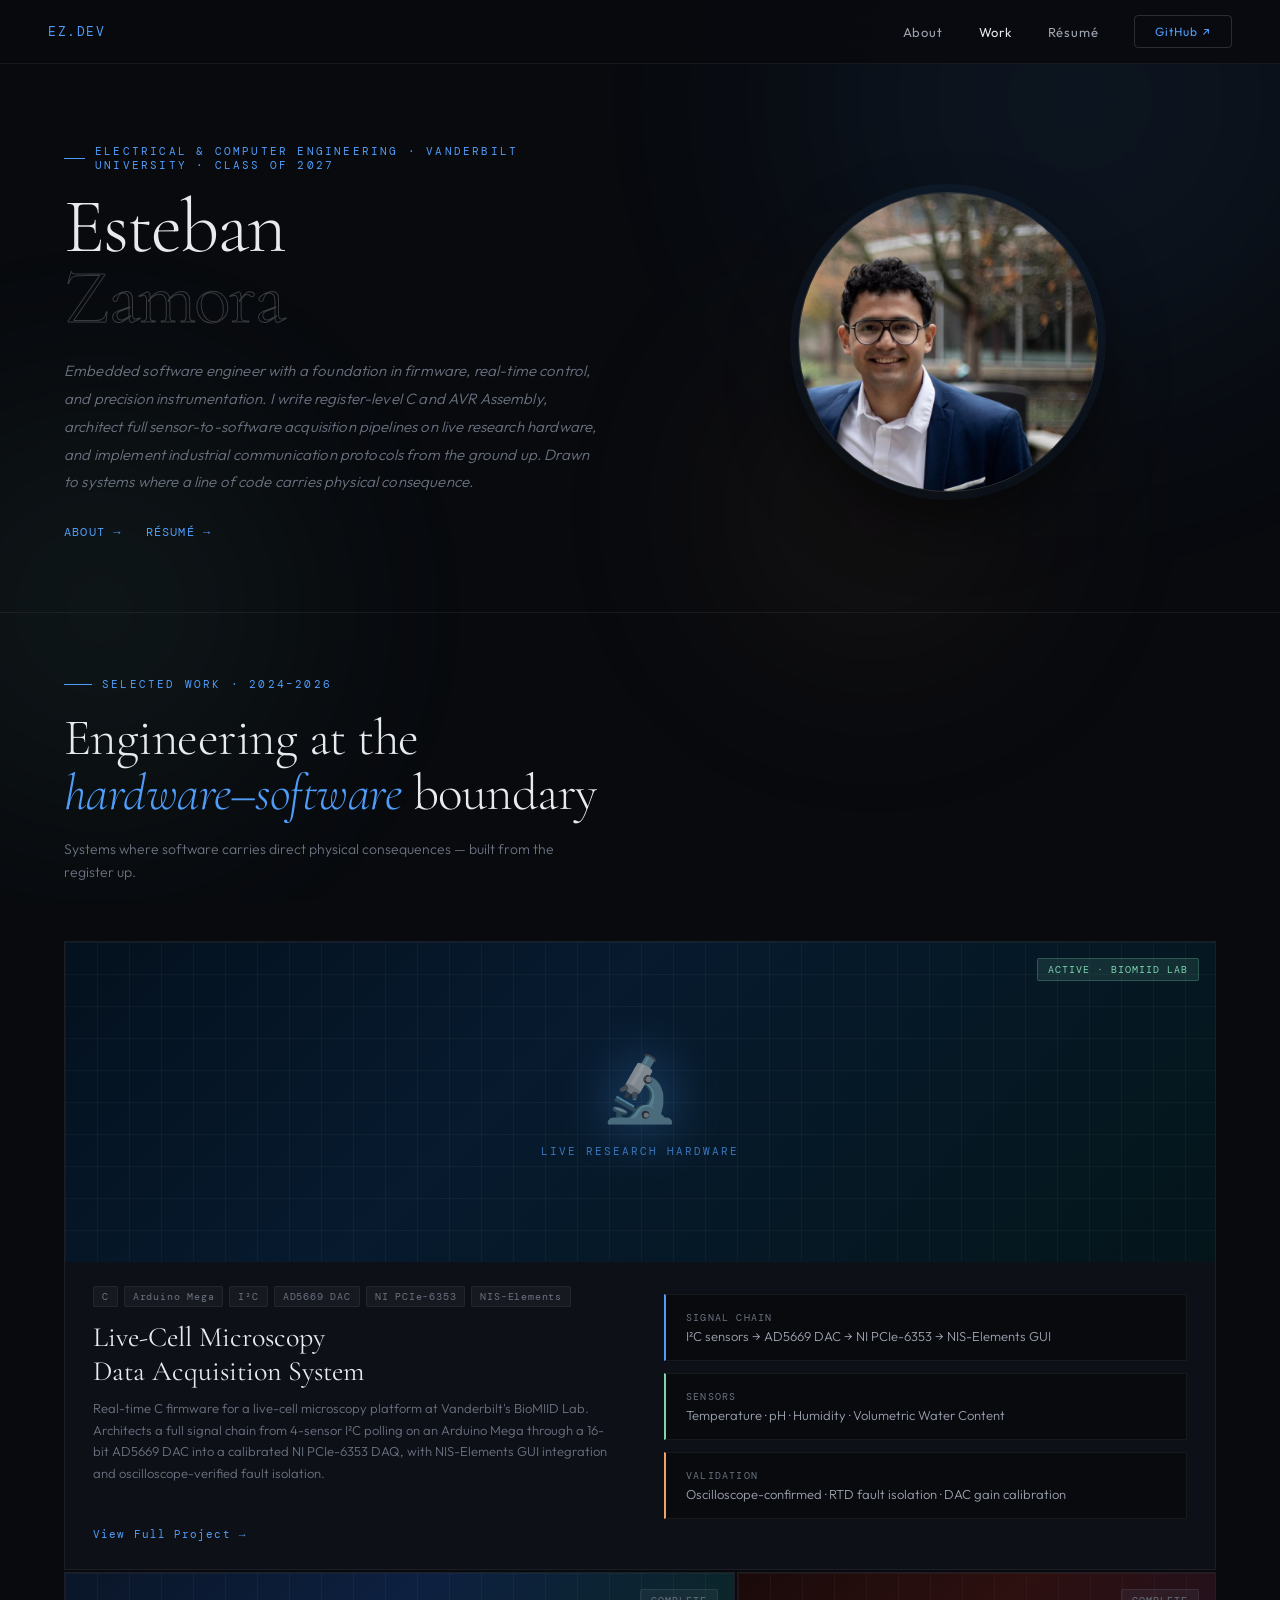
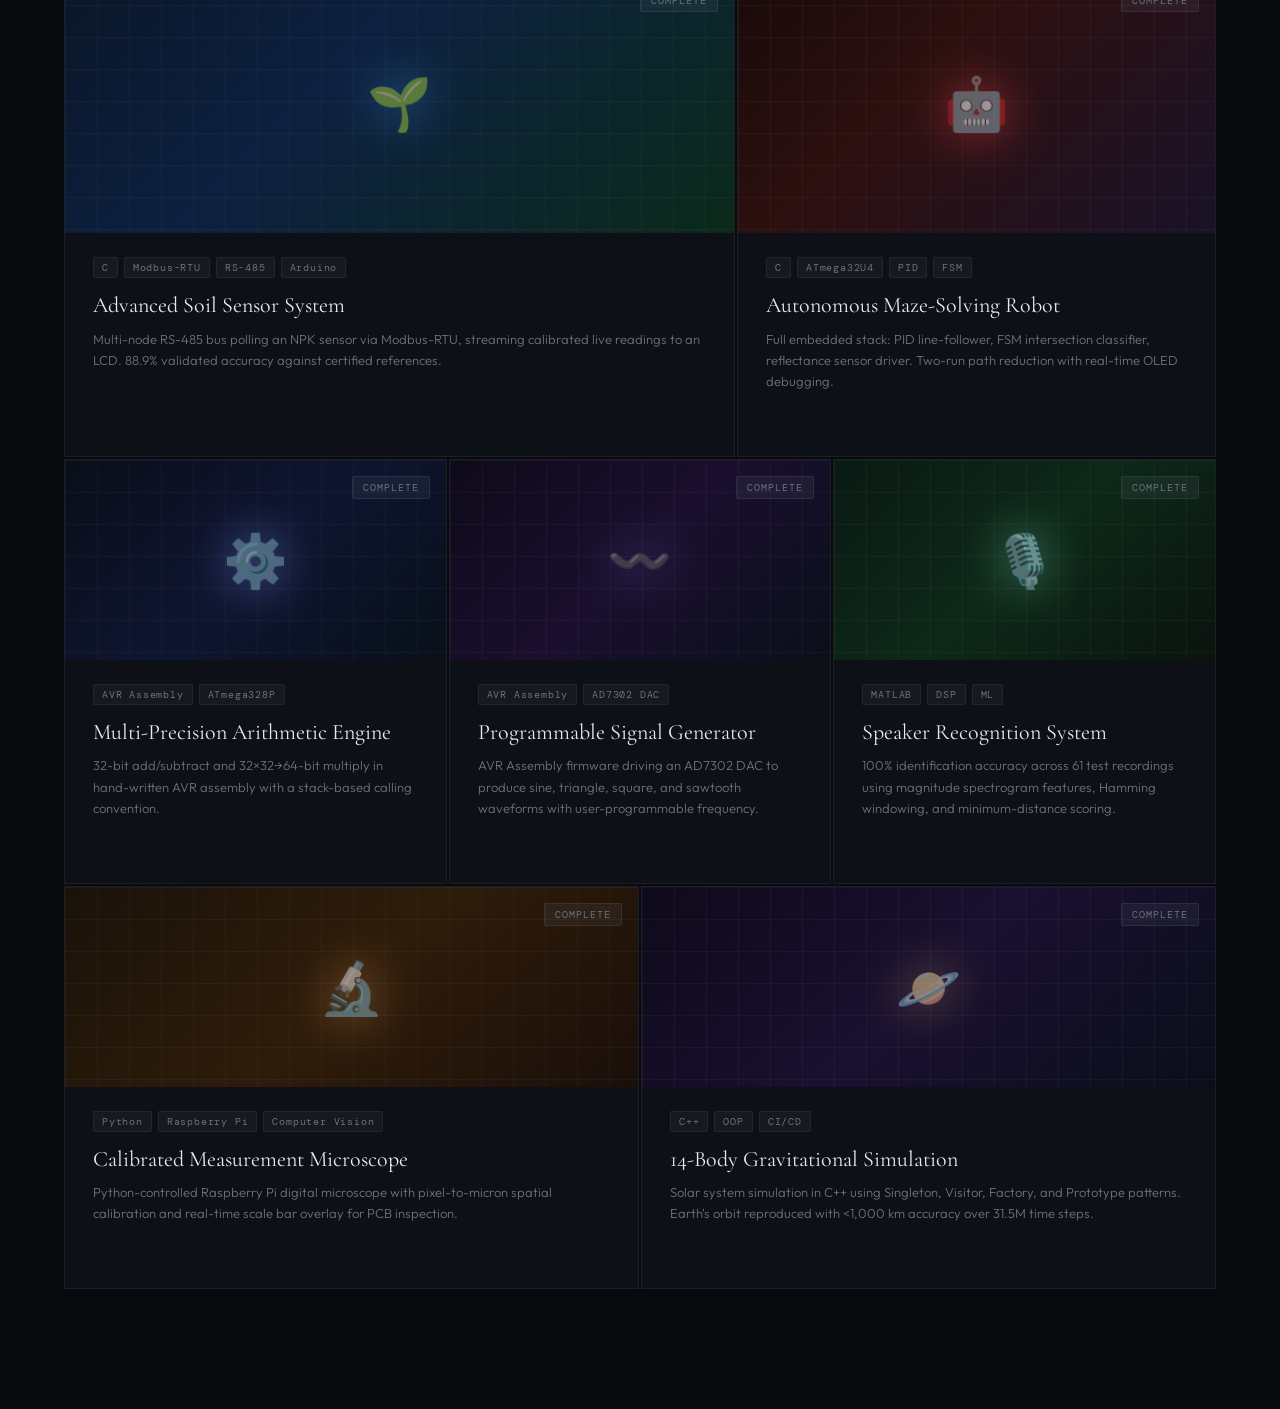
==== commit 3d06c765: "Adjust padding and update project card status" ====
--- a/index.html
+++ b/index.html
@@ -11,7 +11,7 @@
   .identity {
     display: grid; grid-template-columns: 1fr 1fr;
     align-items: center; gap: 80px;
-    padding: 80px 80px 72px;
+    padding: 80px 64px 72px;
     max-width: 1400px; margin: 0 auto;
     border-bottom: 1px solid var(--border);
     animation: fadeUp 0.7s ease forwards;
@@ -186,7 +186,7 @@
     </div>
 
     <div class="project-card" onclick="location.href='project-soil.html'">
-      <div class="card-visual"><div class="card-visual-bg card-v1"></div><div class="card-circuit"></div><div class="card-icon" style="color:#4f9cf9;">🌱</div><span class="card-status status-active">Active</span></div>
+      <div class="card-visual"><div class="card-visual-bg card-v1"></div><div class="card-circuit"></div><div class="card-icon" style="color:#4f9cf9;">🌱</div><span class="card-status status-complete">Complete</span></div>
       <div class="card-body"><div class="card-tags"><span class="tag">C</span><span class="tag">Modbus-RTU</span><span class="tag">RS-485</span><span class="tag">Arduino</span></div><div class="card-title">Advanced Soil Sensor System</div><div class="card-desc">Multi-node RS-485 bus polling an NPK sensor via Modbus-RTU, streaming calibrated live readings to an LCD. 88.9% validated accuracy against certified references.</div><div class="card-arrow">View Project →</div></div>
     </div>
     <div class="project-card" onclick="location.href='project-maze.html'">
